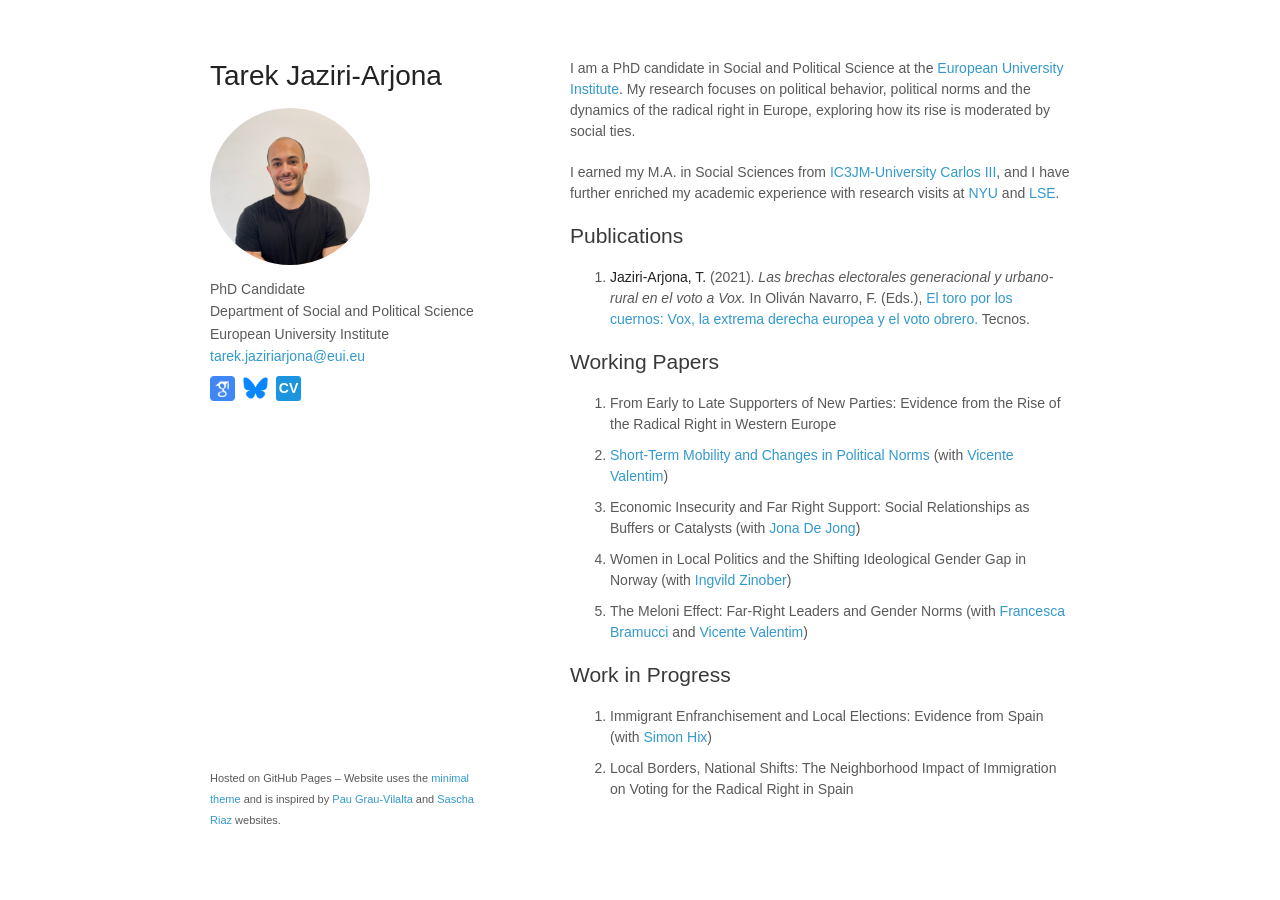
==== index.html @ 0d04451b "Update index.html" ====
<!doctype html>
<html>
  <head>
    <meta charset="utf-8">
    <meta http-equiv="X-UA-Compatible" content="chrome=1">
    <title>Tarek Jaziri-Arjona</title>
    <!-- Add your favicon link here -->
    <link rel="icon" type="image/png" href="images/favicon.png">
    
    <link rel="stylesheet" href="stylesheets/styles.css">
    <link rel="stylesheet" href="stylesheets/pygment_trac.css">
    <meta name="viewport" content="width=device-width">
    <!--[if lt IE 9]>
    <script src="//html5shiv.googlecode.com/svn/trunk/html5.js"></script>
    <![endif]-->
  </head>
  <body>
    <div class="wrapper">
<header>
  <h1 style="margin-bottom: 5px; line-height: 1.25;">Tarek Jaziri-Arjona</h1>
  <img src="images/tarek.jpeg" alt="Tarek Jaziri-Arjona" 
       style="width:160px; border-radius:50%; margin:10px 0;">  <p style="margin-bottom: 5px; line-height: 1.25;">PhD Candidate</p>
  <p style="margin-bottom: 5px; line-height: 1.25;">Department of Social and Political Science</p>
  <p style="margin-bottom: 5px; line-height: 1.25;">European University Institute</p>
  <p style="margin-bottom: 10px; line-height: 1.25;">
    <a href="mailto:tarek.jaziriarjona@eui.eu">tarek.jaziriarjona@eui.eu</a>
  </p>

<!-- Container for icons (no <ul> / <li>) -->
<div style="
  display: inline-flex;
  align-items: center;
  gap: 8px; /* Minimal gap between icons */
  margin: 0;
  padding: 0;
">
  <!-- Google Scholar icon -->
  <a href="https://scholar.google.com/citations?user=UDPjzgoAAAAJ&hl=en" 
     target="_blank"
     style="margin: 0; padding: 0; text-decoration: none;">
    <img src="images/scholar.png" alt="Google Scholar" 
         style="width:25px; height:auto; display:block;">
  </a>

  <!-- Bluesky icon -->
  <a href="https://bsky.app/profile/tarekjaziri.bsky.social" 
     target="_blank"
     style="margin: 0; padding: 0; text-decoration: none;">
    <img src="images/bluesky.svg.png" alt="Bluesky" 
         style="width:25px; height:auto; display:block;">
  </a>

  <!-- CV “button” -->
  <a href="docs/CV.pdf" 
     target="_blank"
     style="margin: 0; padding: 0; text-decoration: none;">
    <span style="
      display:inline-block; 
      width:25px; 
      height:25px; 
      background:#1b95e0;  
      color:#fff; 
      border-radius:3px; 
      text-align:center; 
      line-height:25px; 
      font-weight:bold;
      font-size:14px;
    ">
      CV
    </span>
  </a>
</div>
</header>
<section>
  <!-- A brief description about you -->
<p>
  I am a PhD candidate in Social and Political Science at the <a href="https://www.eui.eu/en/home" target="_blank">European University Institute</a>. My research focuses on political behavior, political norms and the dynamics of the radical right in Europe, exploring how its rise is moderated by social ties. 
</p>
<p>
 I earned my M.A. in Social Sciences from <a href = "https://ic3jm.es/en/" target = "_blank"> IC3JM-University Carlos III</a>, and I have further enriched my academic experience with research visits at <a href="https://www.nyu.edu/" target="_blank">NYU</a> and <a href="https://www.lse.ac.uk/" target="_blank">LSE</a>.
</p>

<!-- Publications -->
<h2>Publications</h2>
<ol>
  <li>
    <strong>Jaziri-Arjona, T.</strong> (2021). <em>Las brechas electorales generacional y urbano-rural en el voto a Vox.</em> In Oliván Navarro, F. (Eds.), <a href="https://www.tecnos.es/libro/semilla-y-surco/el-toro-por-los-cuernos-vox-la-extrema-derecha-europea-y-el-voto-obrero-fidel-olivan-navarro-9788430981212/" target="_blank">El toro por los cuernos: Vox, la extrema derecha europea y el voto obrero.</a> Tecnos.
  </li>
</ol>
<!-- Working Papers -->
<h2>Working Papers</h2>
<ol>
  <li>
    From Early to Late Supporters of New Parties: Evidence from the Rise of the Radical Right in Western Europe
  </li>
  <li>
    <a href="https://osf.io/preprints/osf/98k5v" target="_blank">Short-Term Mobility and Changes in Political Norms</a> (with <a href="https://www.vicentevalentim.com" target="_blank">Vicente Valentim</a>)
  </li>
  <li>
    Economic Insecurity and Far Right Support: Social Relationships as Buffers or Catalysts (with <a href="https://jonadejong.wordpress.com" target="_blank">Jona De Jong</a>)
  </li>
  <li>
    Women in Local Politics and the Shifting Ideological Gender Gap in Norway (with <a href="https://www.eui.eu/people?id=ingvild-zinober" target="_blank">Ingvild Zinober</a>)
  </li>
  <li>
    The Meloni Effect: Far-Right Leaders and Gender Norms (with <a href="https://www.eui.eu/people?id=francesca-bramucci" target="_blank">Francesca Bramucci</a> and <a href="https://www.vicentevalentim.com" target="_blank">Vicente Valentim</a>)
  </li>
</ol>
  <!-- Work in Progress -->
<h2>Work in Progress</h2>
<ol>
  <li>
    Immigrant Enfranchisement and Local Elections: Evidence from Spain (with <a href="https://simonhix.com" target="_blank">Simon Hix</a>)
  </li>
  <li>
    Local Borders, National Shifts: The Neighborhood Impact of Immigration on Voting for the Radical Right in Spain
  </li>
</ol>
</section>
<footer>
  <p><small>
    Hosted on GitHub Pages – Website uses the <a href="https://github.com/orderedlist/minimal" target="_blank">minimal theme</a> and is inspired by 
    <a href="https://paugrau.cat/" target="_blank">Pau Grau-Vilalta</a> and 
    <a href="https://saschariaz.com/" target="_blank">Sascha Riaz</a> websites.
  </small></p>
</footer>
</div>
<script src="javascripts/scale.fix.js"></script>
</body>
</html>
---- stylesheets/styles.css ----
body {
  background-color: #fff;
  padding:50px;
  font: 14px/1.5 -apple-system, BlinkMacSystemFont, "Segoe UI", Roboto, Oxygen, Ubuntu, Cantarell, "Fira Sans", "Droid Sans", "Helvetica Neue", Arial, sans-serif, "Apple Color Emoji", "Segoe UI Emoji", "Segoe UI Symbol";
  color:#595959;
  font-weight:400;
}

h1, h2, h3, h4, h5, h6 {
  color:#222;
  margin:0 0 20px;
}

p, ul, ol, table, pre, dl {
  margin:0 0 20px;
}

h1, h2, h3 {
  line-height:1.1;
}

h1 {
  font-size:28px;
  font-weight: 500;
}

h2 {
  color:#393939;
  font-weight: 500;
}

h3, h4, h5, h6 {
  color:#494949;
  font-weight: 500;
}

a {
  color:#39c;
  text-decoration:none;
}

a:hover {
  color:#069;
}

a small {
  font-size:11px;
  color:#777;
  margin-top:-0.3em;
  display:block;
}

a:hover small {
  color:#777;
}

.wrapper {
  width:860px;
  margin:0 auto;
}

blockquote {
  border-left:1px solid #e5e5e5;
  margin:0;
  padding:0 0 0 20px;
  font-style:italic;
}

code, pre {
  font-family:Monaco, Bitstream Vera Sans Mono, Lucida Console, Terminal, Consolas, Liberation Mono, DejaVu Sans Mono, Courier New, monospace;
  color:#333;
}

pre {
  padding:8px 15px;
  background: #f8f8f8;
  border-radius:5px;
  border:1px solid #e5e5e5;
  overflow-x: auto;
}

table {
  width:100%;
  border-collapse:collapse;
}

th, td {
  text-align:left;
  padding:5px 10px;
  border-bottom:1px solid #e5e5e5;
}

dt {
  color:#444;
  font-weight:500;
}

th {
  color:#444;
}

img {
  max-width:100%;
}

header {
  width:270px;
  float:left;
  position:fixed;
  -webkit-font-smoothing:subpixel-antialiased;
}

header ul {
  list-style:none;
  height:40px;
  padding:0;
  background: #f4f4f4;
  border-radius:5px;
  border:1px solid #e0e0e0;
  width:270px;
}

header li {
  width:89px;
  float:left;
  border-right:1px solid #e0e0e0;
  height:40px;
}

header li:first-child a {
  border-radius:5px 0 0 5px;
}

header li:last-child a {
  border-radius:0 5px 5px 0;
}

header ul a {
  line-height:1;
  font-size:11px;
  color:#999;
  display:block;
  text-align:center;
  padding-top:6px;
  height:34px;
}

header ul a:hover {
  color:#999;
}

header ul a:active {
  background-color:#f0f0f0;
}

strong {
  color:#222;
  font-weight:500;
}

header ul li + li + li {
  border-right:none;
  width:89px;
}

header ul a strong {
  font-size:14px;
  display:block;
  color:#222;
}

section {
  width:500px;
  float:right;
  padding-bottom:50px;
}

small {
  font-size:11px;
}

hr {
  border:0;
  background:#e5e5e5;
  height:1px;
  margin:0 0 20px;
}

footer {
  width:270px;
  float:left;
  position:fixed;
  bottom:50px;
  -webkit-font-smoothing:subpixel-antialiased;
}

@media print, screen and (max-width: 960px) {

  div.wrapper {
    width:auto;
    margin:0;
  }

  header, section, footer {
    float:none;
    position:static;
    width:auto;
  }

  header {
    padding-right:320px;
  }

  section {
    border:1px solid #e5e5e5;
    border-width:1px 0;
    padding:20px 0;
    margin:0 0 20px;
  }

  header a small {
    display:inline;
  }

  header ul {
    position:absolute;
    right:50px;
    top:52px;
  }
}

@media print, screen and (max-width: 720px) {
  body {
    word-wrap:break-word;
  }

  header {
    padding:0;
  }

  header ul, header p.view {
    position:static;
  }

  pre, code {
    word-wrap:normal;
  }
}

@media print, screen and (max-width: 480px) {
  body {
    padding:15px;
  }

  header ul {
    width:99%;
  }

  header li, header ul li + li + li {
    width:33%;
  }
}

@media print {
  body {
    padding:0.4in;
    font-size:12pt;
    color:#444;
  }
}

/* Spacing for list items in ordered lists */
ol li {
  margin-bottom: 10px;
}
---- stylesheets/pygment_trac.css ----
.highlight  { background: #ffffff; }
.highlight .c { color: #999988; font-style: italic } /* Comment */
.highlight .err { color: #a61717; background-color: #e3d2d2 } /* Error */
.highlight .k { font-weight: bold } /* Keyword */
.highlight .o { font-weight: bold } /* Operator */
.highlight .cm { color: #999988; font-style: italic } /* Comment.Multiline */
.highlight .cp { color: #999999; font-weight: bold } /* Comment.Preproc */
.highlight .c1 { color: #999988; font-style: italic } /* Comment.Single */
.highlight .cs { color: #999999; font-weight: bold; font-style: italic } /* Comment.Special */
.highlight .gd { color: #000000; background-color: #ffdddd } /* Generic.Deleted */
.highlight .gd .x { color: #000000; background-color: #ffaaaa } /* Generic.Deleted.Specific */
.highlight .ge { font-style: italic } /* Generic.Emph */
.highlight .gr { color: #aa0000 } /* Generic.Error */
.highlight .gh { color: #999999 } /* Generic.Heading */
.highlight .gi { color: #000000; background-color: #ddffdd } /* Generic.Inserted */
.highlight .gi .x { color: #000000; background-color: #aaffaa } /* Generic.Inserted.Specific */
.highlight .go { color: #888888 } /* Generic.Output */
.highlight .gp { color: #555555 } /* Generic.Prompt */
.highlight .gs { font-weight: bold } /* Generic.Strong */
.highlight .gu { color: #800080; font-weight: bold; } /* Generic.Subheading */
.highlight .gt { color: #aa0000 } /* Generic.Traceback */
.highlight .kc { font-weight: bold } /* Keyword.Constant */
.highlight .kd { font-weight: bold } /* Keyword.Declaration */
.highlight .kn { font-weight: bold } /* Keyword.Namespace */
.highlight .kp { font-weight: bold } /* Keyword.Pseudo */
.highlight .kr { font-weight: bold } /* Keyword.Reserved */
.highlight .kt { color: #445588; font-weight: bold } /* Keyword.Type */
.highlight .m { color: #009999 } /* Literal.Number */
.highlight .s { color: #d14 } /* Literal.String */
.highlight .na { color: #008080 } /* Name.Attribute */
.highlight .nb { color: #0086B3 } /* Name.Builtin */
.highlight .nc { color: #445588; font-weight: bold } /* Name.Class */
.highlight .no { color: #008080 } /* Name.Constant */
.highlight .ni { color: #800080 } /* Name.Entity */
.highlight .ne { color: #990000; font-weight: bold } /* Name.Exception */
.highlight .nf { color: #990000; font-weight: bold } /* Name.Function */
.highlight .nn { color: #555555 } /* Name.Namespace */
.highlight .nt { color: #000080 } /* Name.Tag */
.highlight .nv { color: #008080 } /* Name.Variable */
.highlight .ow { font-weight: bold } /* Operator.Word */
.highlight .w { color: #bbbbbb } /* Text.Whitespace */
.highlight .mf { color: #009999 } /* Literal.Number.Float */
.highlight .mh { color: #009999 } /* Literal.Number.Hex */
.highlight .mi { color: #009999 } /* Literal.Number.Integer */
.highlight .mo { color: #009999 } /* Literal.Number.Oct */
.highlight .sb { color: #d14 } /* Literal.String.Backtick */
.highlight .sc { color: #d14 } /* Literal.String.Char */
.highlight .sd { color: #d14 } /* Literal.String.Doc */
.highlight .s2 { color: #d14 } /* Literal.String.Double */
.highlight .se { color: #d14 } /* Literal.String.Escape */
.highlight .sh { color: #d14 } /* Literal.String.Heredoc */
.highlight .si { color: #d14 } /* Literal.String.Interpol */
.highlight .sx { color: #d14 } /* Literal.String.Other */
.highlight .sr { color: #009926 } /* Literal.String.Regex */
.highlight .s1 { color: #d14 } /* Literal.String.Single */
.highlight .ss { color: #990073 } /* Literal.String.Symbol */
.highlight .bp { color: #999999 } /* Name.Builtin.Pseudo */
.highlight .vc { color: #008080 } /* Name.Variable.Class */
.highlight .vg { color: #008080 } /* Name.Variable.Global */
.highlight .vi { color: #008080 } /* Name.Variable.Instance */
.highlight .il { color: #009999 } /* Literal.Number.Integer.Long */

.type-csharp .highlight .k { color: #0000FF }
.type-csharp .highlight .kt { color: #0000FF }
.type-csharp .highlight .nf { color: #000000; font-weight: normal }
.type-csharp .highlight .nc { color: #2B91AF }
.type-csharp .highlight .nn { color: #000000 }
.type-csharp .highlight .s { color: #A31515 }
.type-csharp .highlight .sc { color: #A31515 }
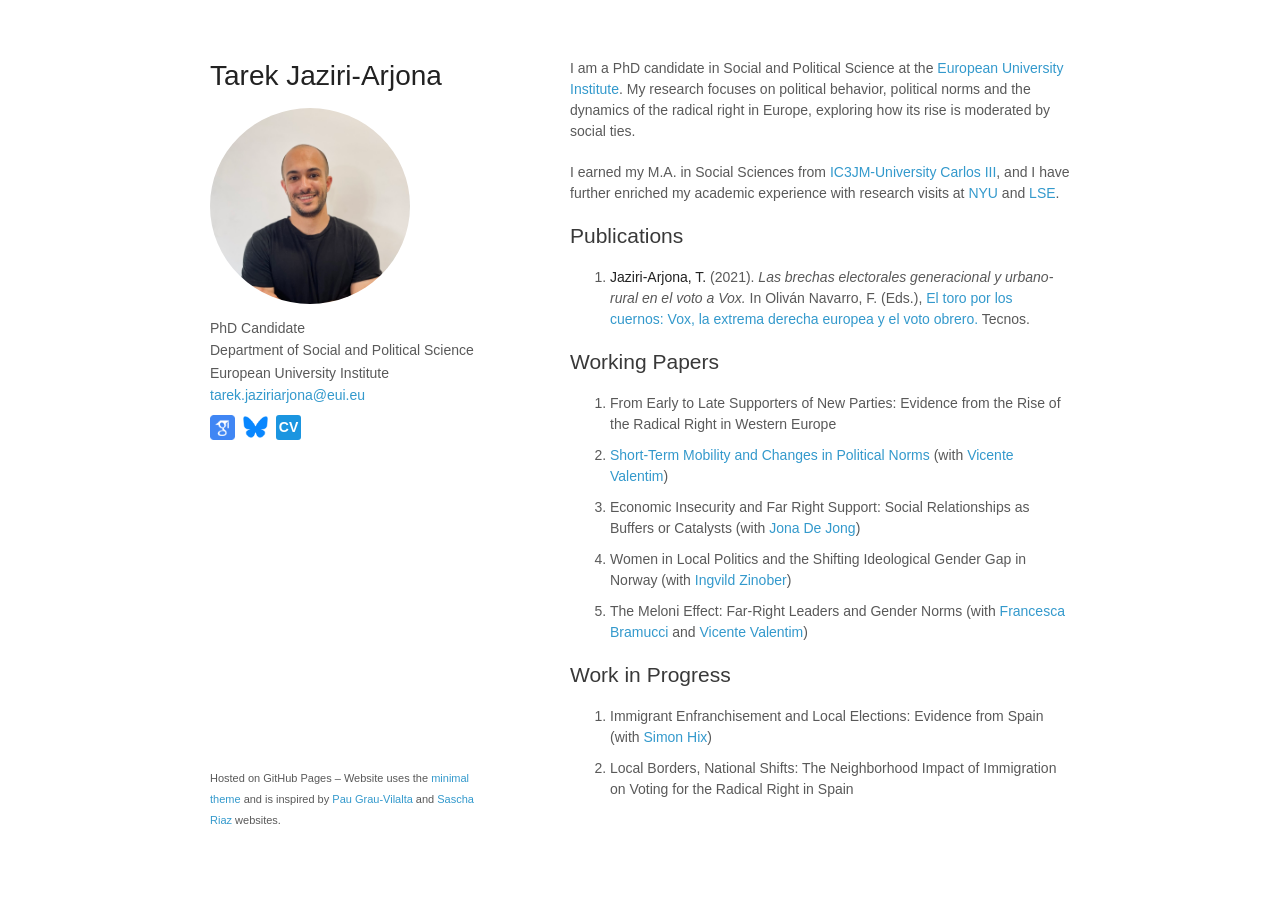
==== commit 3418697e: "Update index.html" ====
--- a/index.html
+++ b/index.html
@@ -19,7 +19,7 @@
 <header>
   <h1 style="margin-bottom: 5px; line-height: 1.25;">Tarek Jaziri-Arjona</h1>
   <img src="images/tarek.jpeg" alt="Tarek Jaziri-Arjona" 
-       style="width:160px; border-radius:50%; margin:10px 0;">  <p style="margin-bottom: 5px; line-height: 1.25;">PhD Candidate</p>
+       style="width:200px; border-radius:50%; margin:10px 0;">  <p style="margin-bottom: 5px; line-height: 1.25;">PhD Candidate</p>
   <p style="margin-bottom: 5px; line-height: 1.25;">Department of Social and Political Science</p>
   <p style="margin-bottom: 5px; line-height: 1.25;">European University Institute</p>
   <p style="margin-bottom: 10px; line-height: 1.25;">
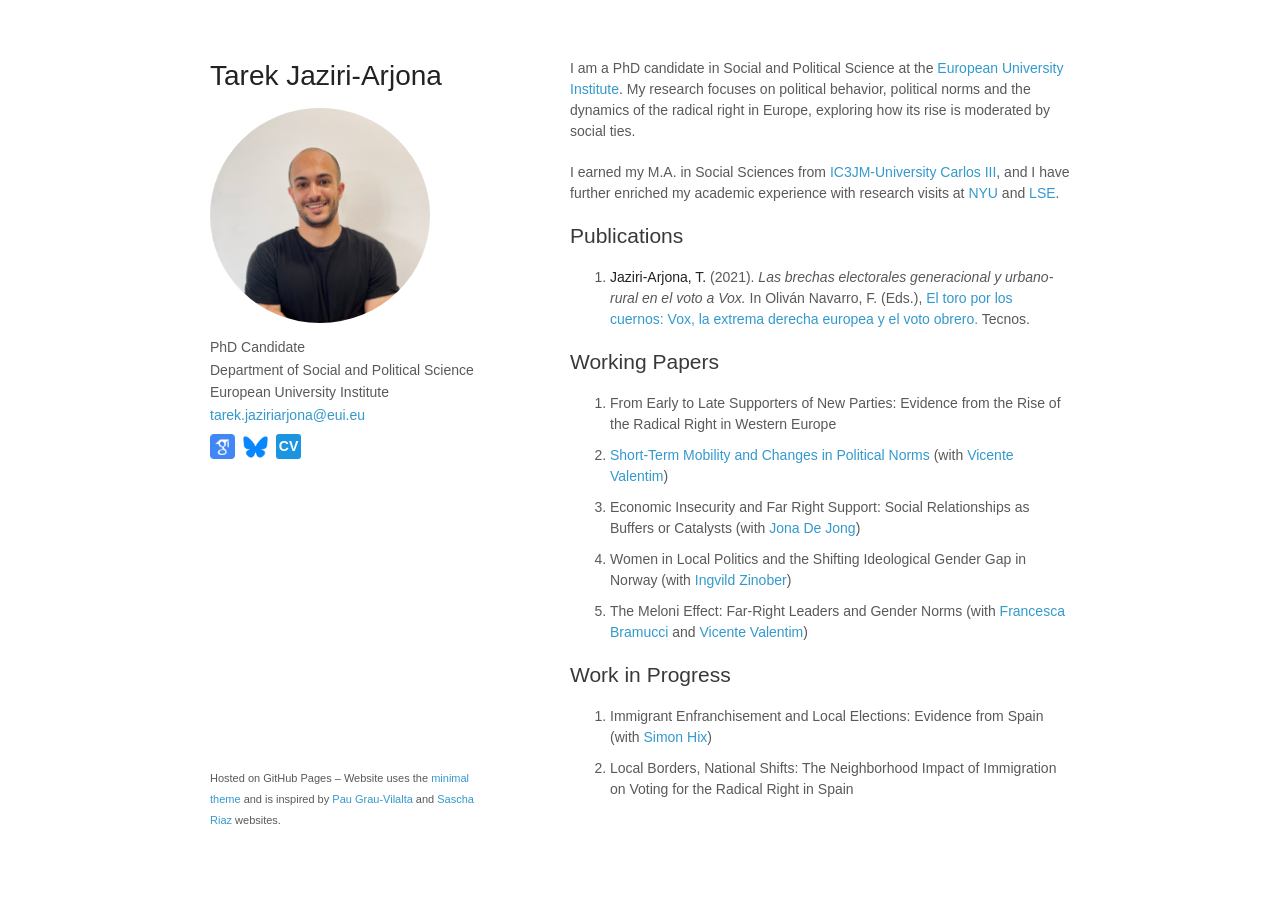
==== commit c5684e09: "Update index.html" ====
--- a/index.html
+++ b/index.html
@@ -19,7 +19,7 @@
 <header>
   <h1 style="margin-bottom: 5px; line-height: 1.25;">Tarek Jaziri-Arjona</h1>
   <img src="images/tarek.jpeg" alt="Tarek Jaziri-Arjona" 
-       style="width:200px; border-radius:50%; margin:10px 0;">  <p style="margin-bottom: 5px; line-height: 1.25;">PhD Candidate</p>
+       style="width:220px; border-radius:70%; margin:10px 0;">  <p style="margin-bottom: 5px; line-height: 1.25;">PhD Candidate</p>
   <p style="margin-bottom: 5px; line-height: 1.25;">Department of Social and Political Science</p>
   <p style="margin-bottom: 5px; line-height: 1.25;">European University Institute</p>
   <p style="margin-bottom: 10px; line-height: 1.25;">
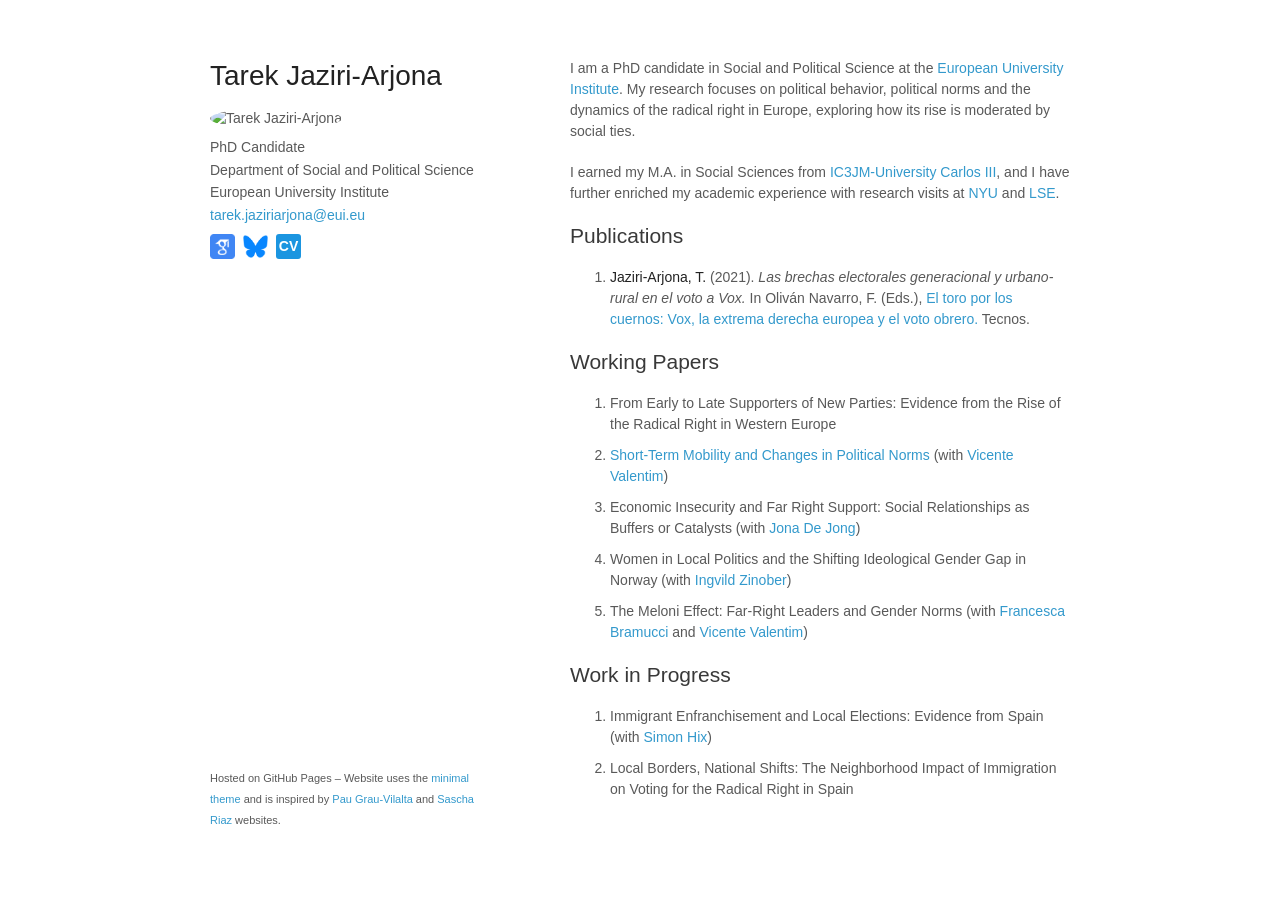
==== commit d5396e2b: "Update index.html" ====
--- a/index.html
+++ b/index.html
@@ -18,7 +18,7 @@
     <div class="wrapper">
 <header>
   <h1 style="margin-bottom: 5px; line-height: 1.25;">Tarek Jaziri-Arjona</h1>
-  <img src="images/tarek.jpeg" alt="Tarek Jaziri-Arjona" 
+  <img src="images/tarek.png" alt="Tarek Jaziri-Arjona" 
        style="width:220px; border-radius:70%; margin:10px 0;">  <p style="margin-bottom: 5px; line-height: 1.25;">PhD Candidate</p>
   <p style="margin-bottom: 5px; line-height: 1.25;">Department of Social and Political Science</p>
   <p style="margin-bottom: 5px; line-height: 1.25;">European University Institute</p>
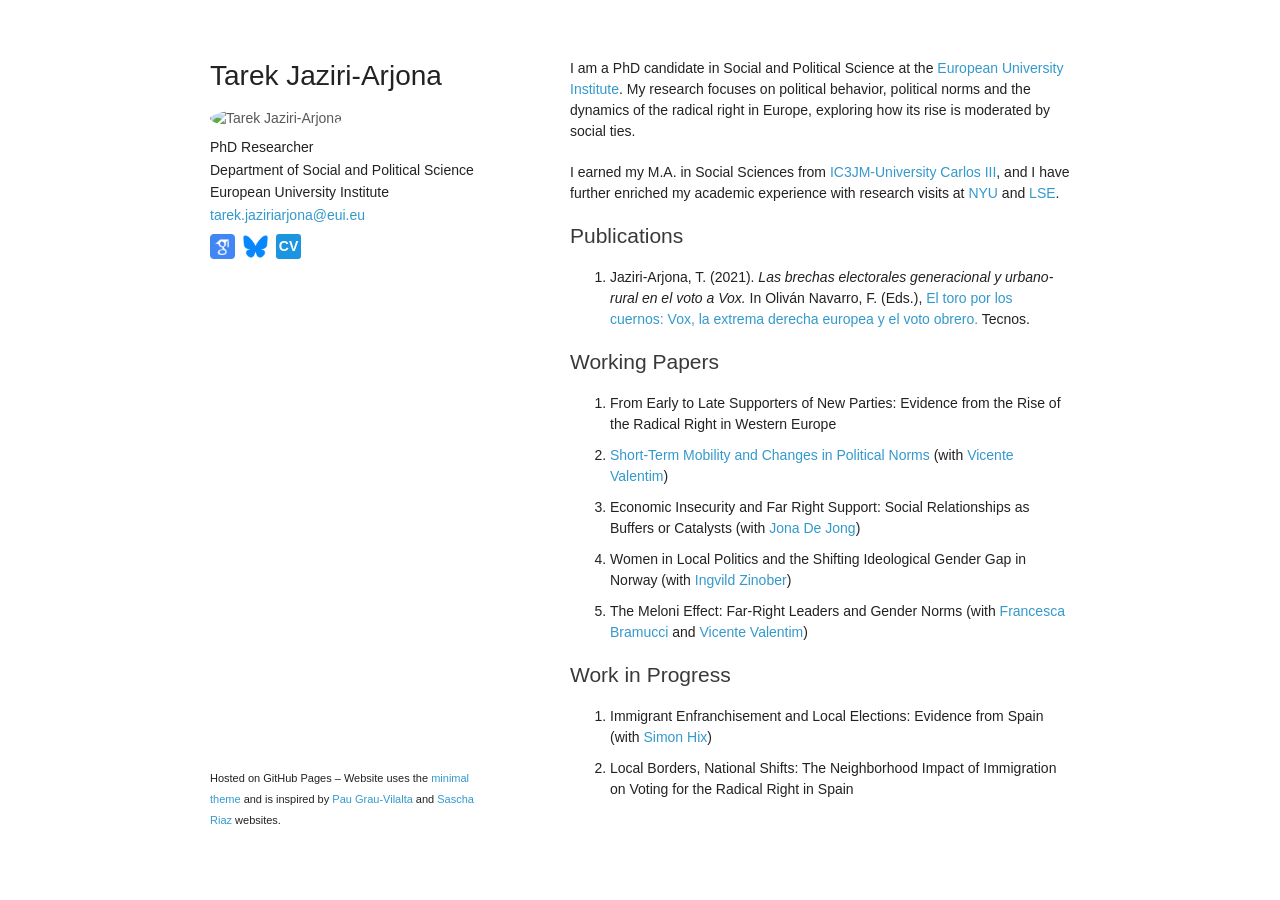
==== commit a7747b8e: "Update index.html" ====
--- a/index.html
+++ b/index.html
@@ -19,7 +19,7 @@
 <header>
   <h1 style="margin-bottom: 5px; line-height: 1.25;">Tarek Jaziri-Arjona</h1>
   <img src="images/tarek.png" alt="Tarek Jaziri-Arjona" 
-       style="width:220px; border-radius:70%; margin:10px 0;">  <p style="margin-bottom: 5px; line-height: 1.25;">PhD Candidate</p>
+       style="width:220px; border-radius:70%; margin:10px 0;">  <p style="margin-bottom: 5px; line-height: 1.25;"><strong>PhD Researcher<strong></p>
   <p style="margin-bottom: 5px; line-height: 1.25;">Department of Social and Political Science</p>
   <p style="margin-bottom: 5px; line-height: 1.25;">European University Institute</p>
   <p style="margin-bottom: 10px; line-height: 1.25;">
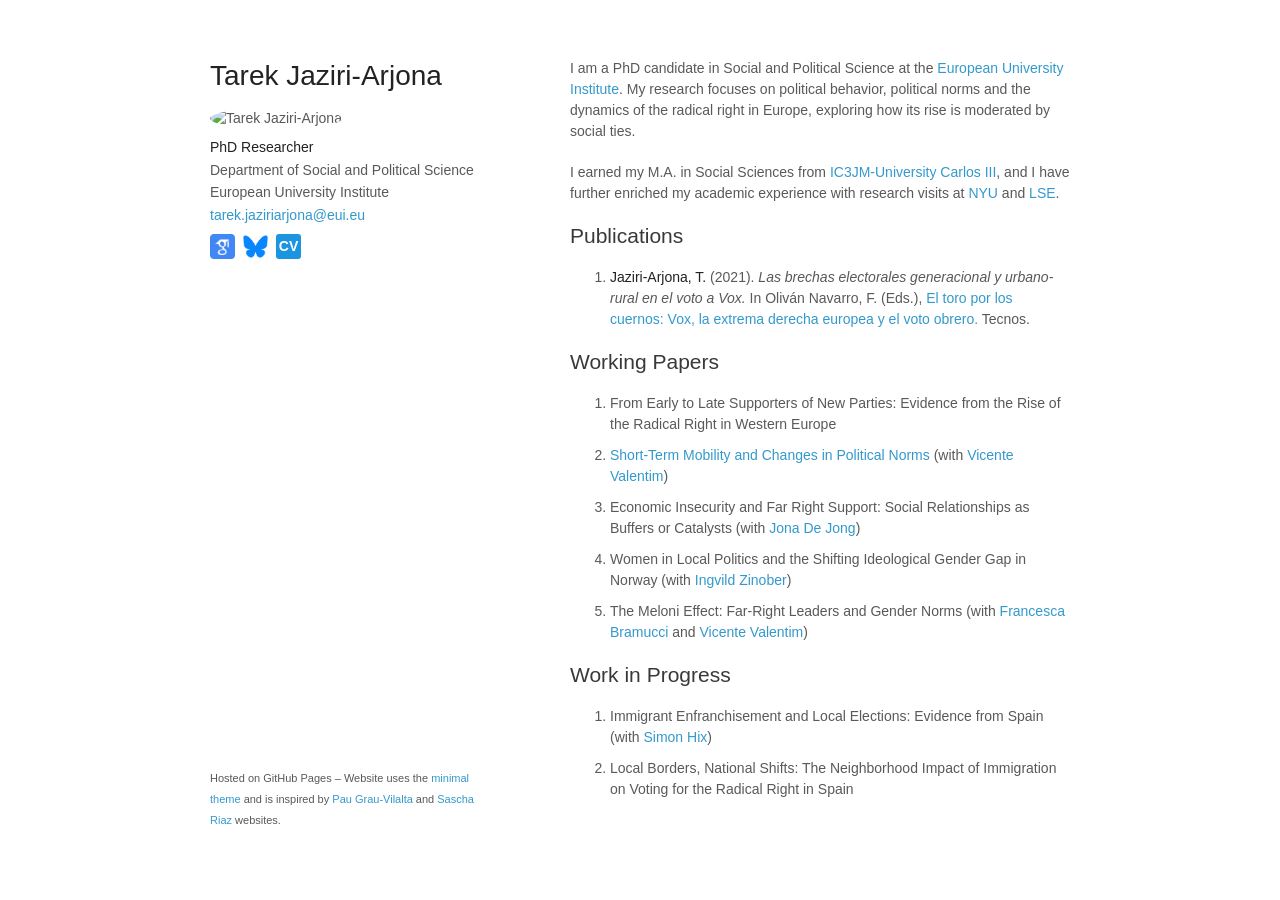
==== commit aff5b01a: "Update index.html" ====
--- a/index.html
+++ b/index.html
@@ -19,7 +19,7 @@
 <header>
   <h1 style="margin-bottom: 5px; line-height: 1.25;">Tarek Jaziri-Arjona</h1>
   <img src="images/tarek.png" alt="Tarek Jaziri-Arjona" 
-       style="width:220px; border-radius:70%; margin:10px 0;">  <p style="margin-bottom: 5px; line-height: 1.25;"><strong>PhD Researcher<strong></p>
+       style="width:220px; border-radius:70%; margin:10px 0;">  <p style="margin-bottom: 5px; line-height: 1.25;"><strong>PhD Researcher</strong></p>
   <p style="margin-bottom: 5px; line-height: 1.25;">Department of Social and Political Science</p>
   <p style="margin-bottom: 5px; line-height: 1.25;">European University Institute</p>
   <p style="margin-bottom: 10px; line-height: 1.25;">
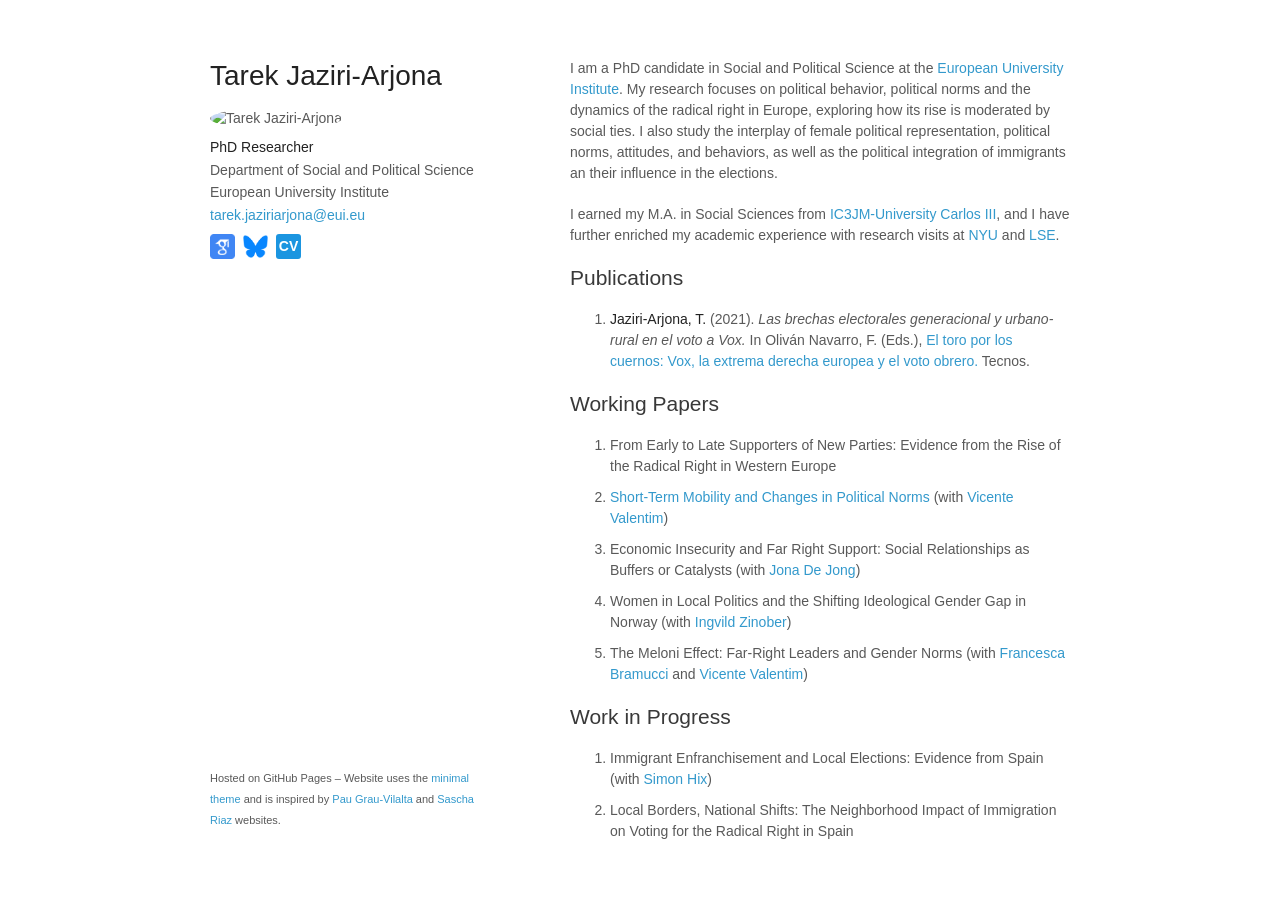
==== commit 3d2cc602: "Update index.html" ====
--- a/index.html
+++ b/index.html
@@ -74,7 +74,7 @@
 <section>
   <!-- A brief description about you -->
 <p>
-  I am a PhD candidate in Social and Political Science at the <a href="https://www.eui.eu/en/home" target="_blank">European University Institute</a>. My research focuses on political behavior, political norms and the dynamics of the radical right in Europe, exploring how its rise is moderated by social ties. 
+  I am a PhD candidate in Social and Political Science at the <a href="https://www.eui.eu/en/home" target="_blank">European University Institute</a>. My research focuses on political behavior, political norms and the dynamics of the radical right in Europe, exploring how its rise is moderated by social ties. I also study the interplay of female political representation, political norms, attitudes, and behaviors, as well as the political integration of immigrants an their influence in the elections.
 </p>
 <p>
  I earned my M.A. in Social Sciences from <a href = "https://ic3jm.es/en/" target = "_blank"> IC3JM-University Carlos III</a>, and I have further enriched my academic experience with research visits at <a href="https://www.nyu.edu/" target="_blank">NYU</a> and <a href="https://www.lse.ac.uk/" target="_blank">LSE</a>.
